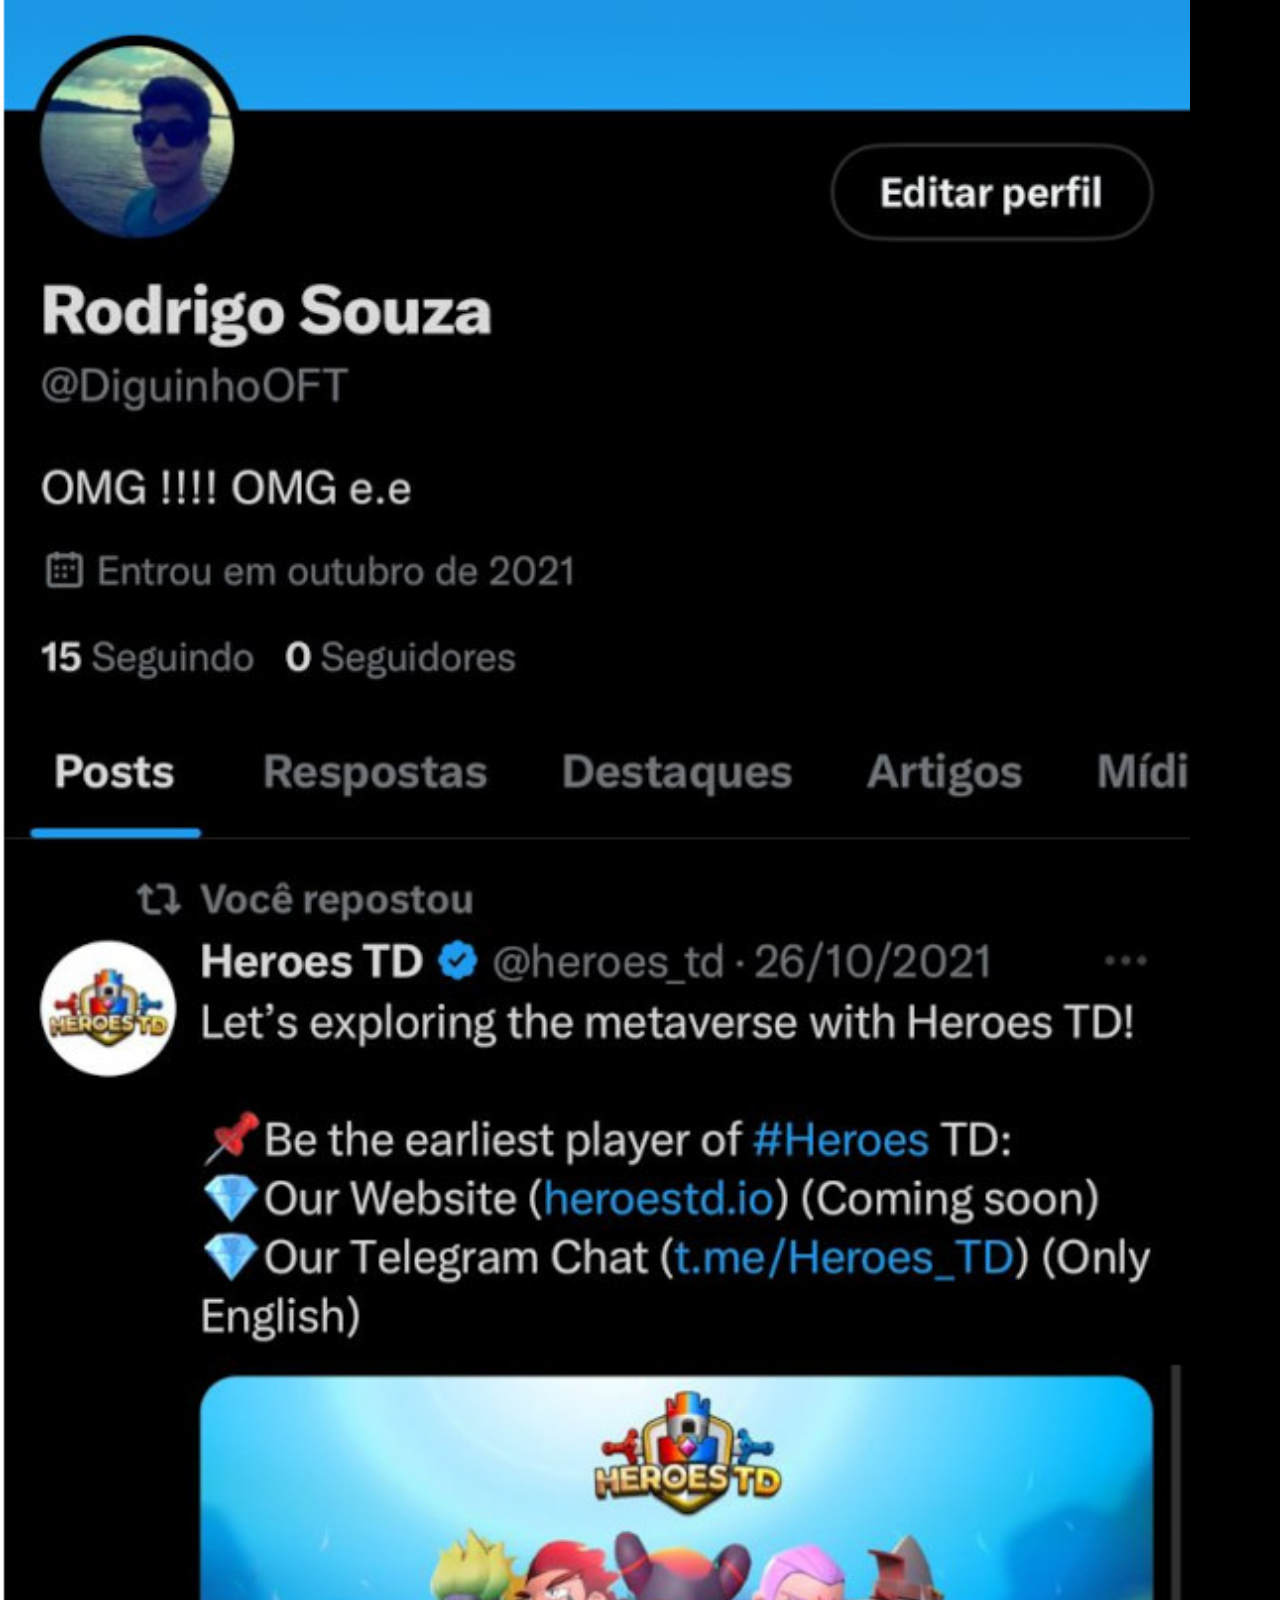
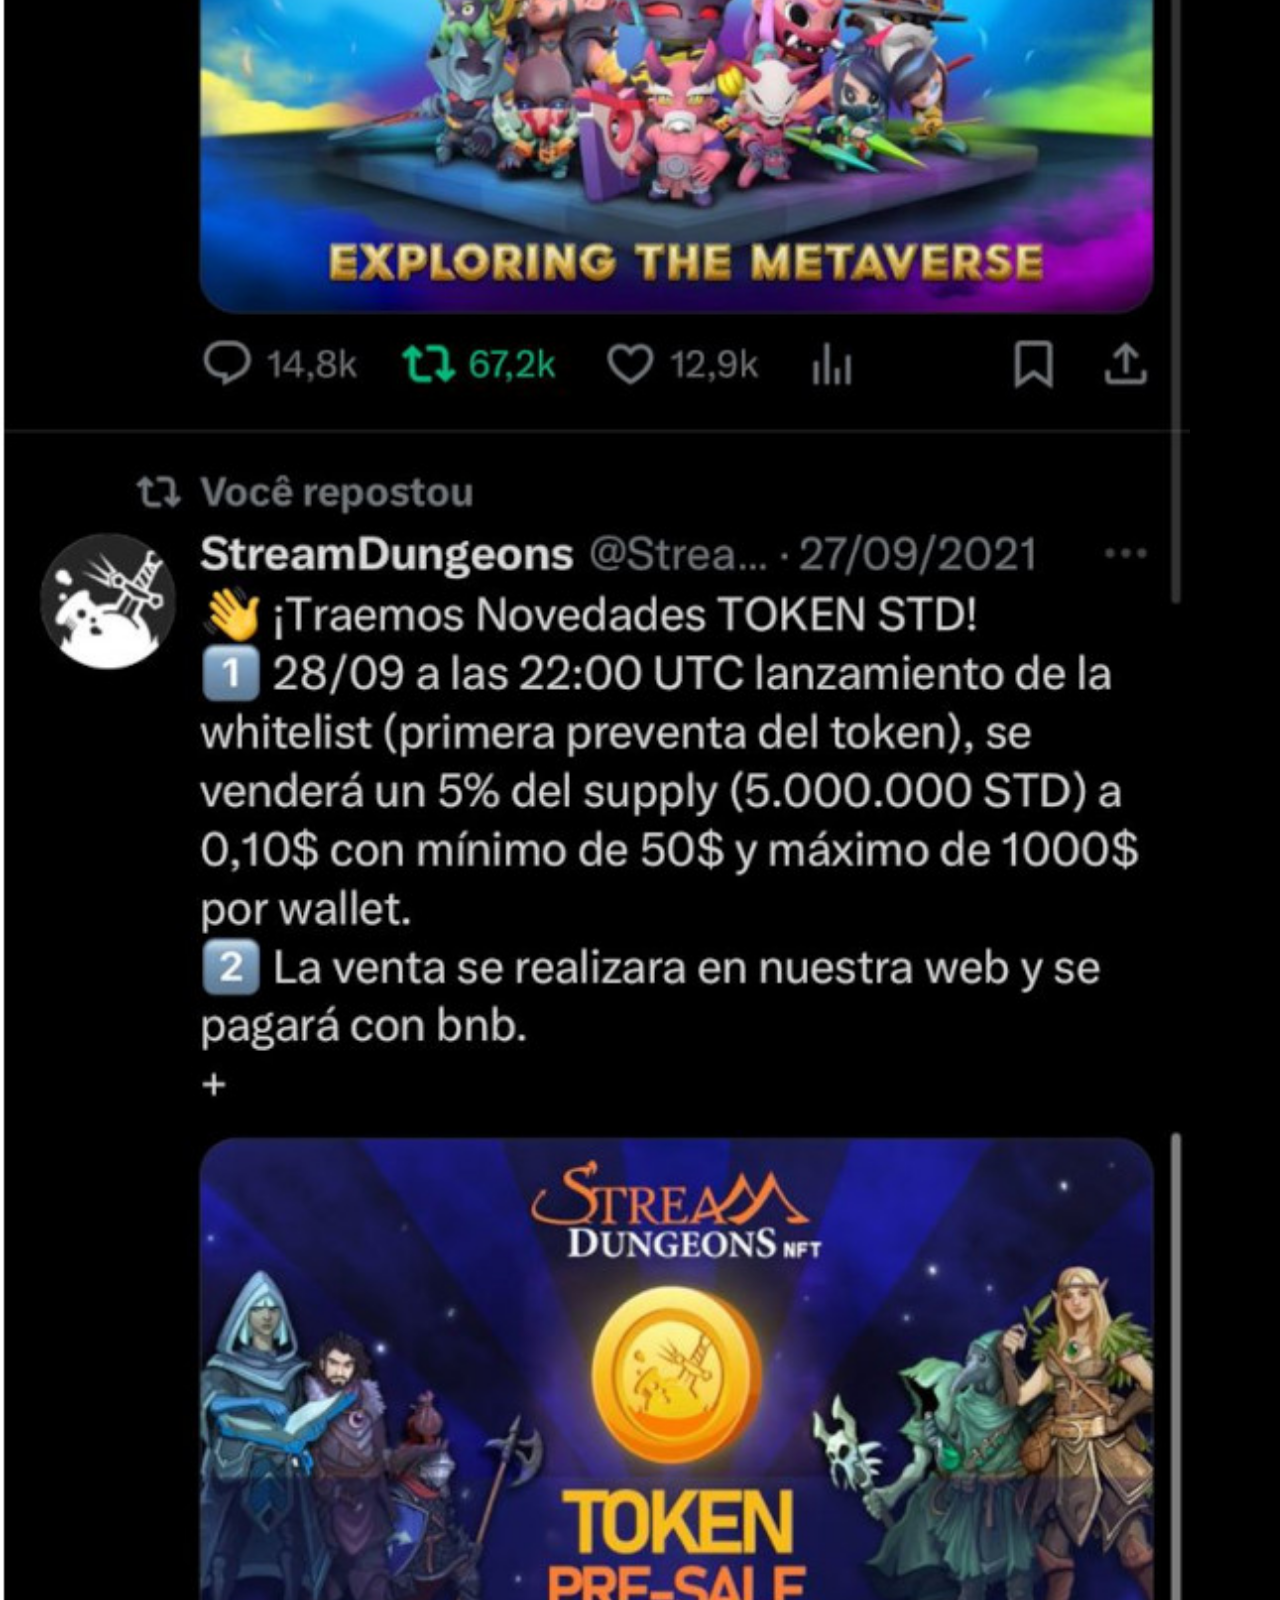
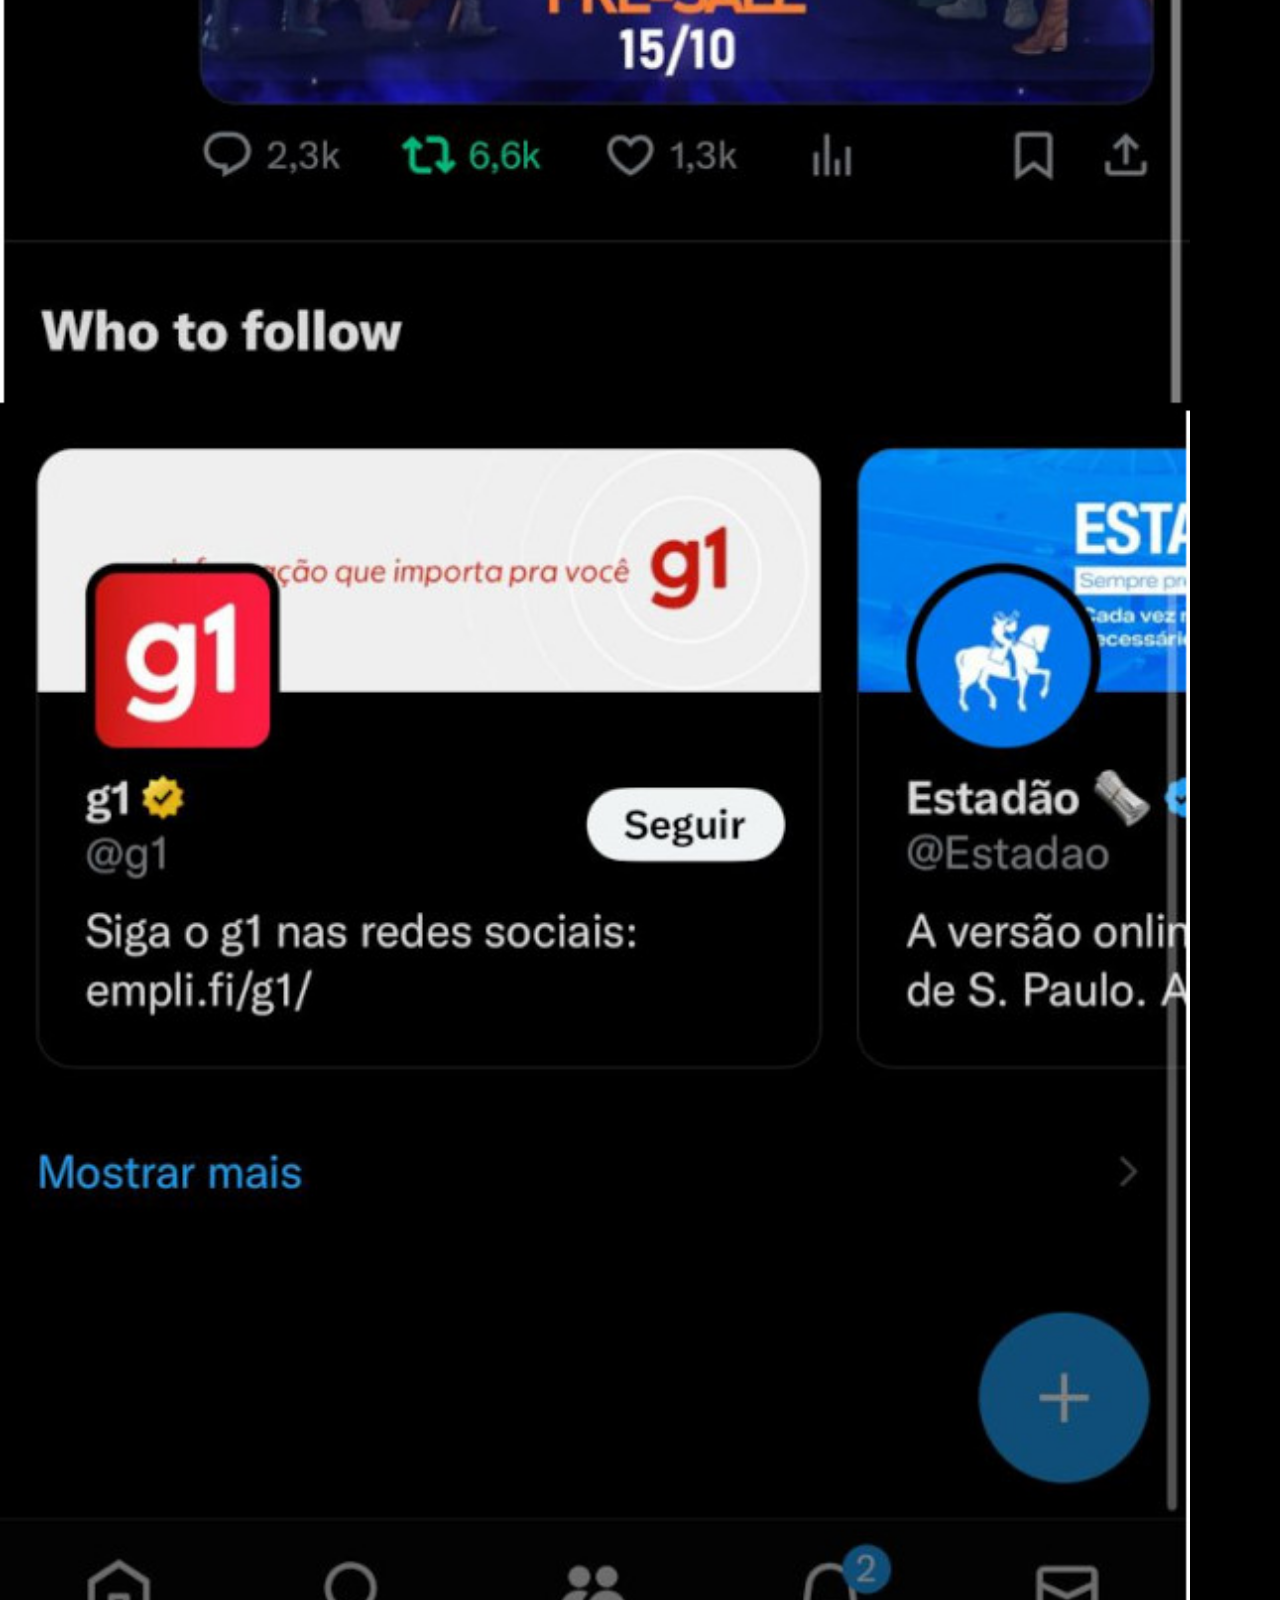
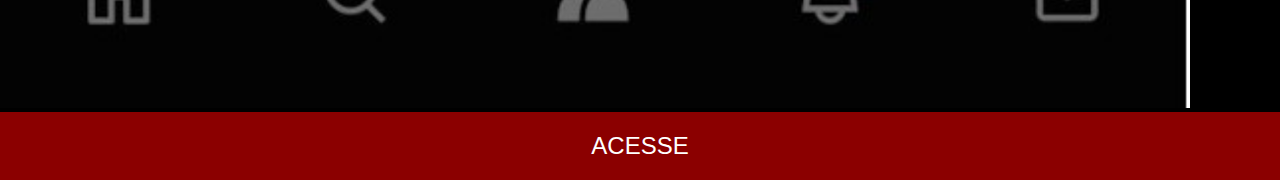
==== iframes/x.html @ 5ed4b355 "Projeto Finalizado" ====
<!DOCTYPE html>
<html lang="pt-br">
<head>
  <meta charset="UTF-8">
  <meta name="viewport" content="width=device-width, initial-scale=1.0">
  <title>X</title>
  <link rel="stylesheet" href="/estilos/iframes.css">
</head>
<body>
  <img src="../imagens/x-page.jpg" alt="X"><a href="https://twitter.com/DiguinhoOFT">ACESSE</a>
</body>
</html>
---- estilos/iframes.css ----
@charset "UTGF-8";

* {
  margin:0px;
  padding: 0px;
  font-family: Arial, Helvetica, sans-serif;
  background-color: black;
}

img {
  width: 93vw;
}

a {
  display: block;
  background-color: darkred;
  color: white;
  padding: 20px;
  text-align: center;
  font-size: 1.5em;
  text-decoration: none;
}

a:hover {
  background-color: red;
}
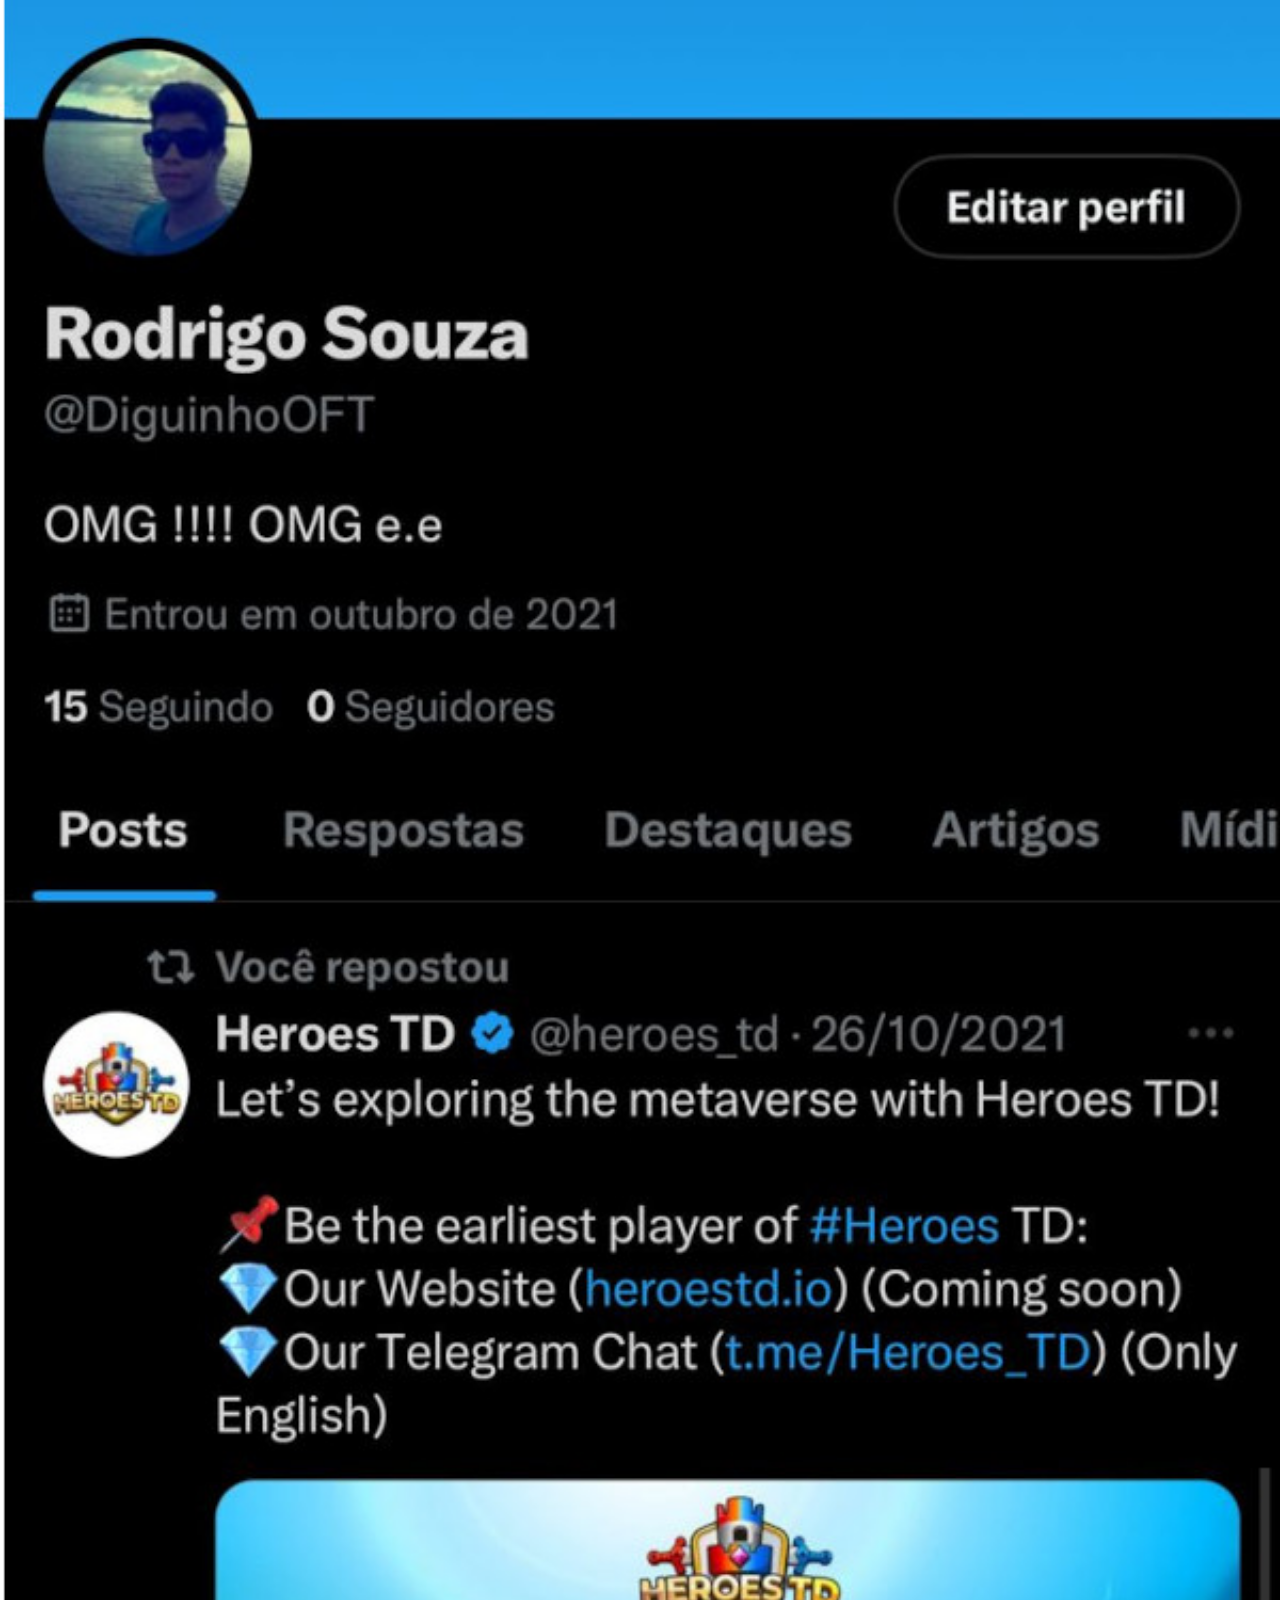
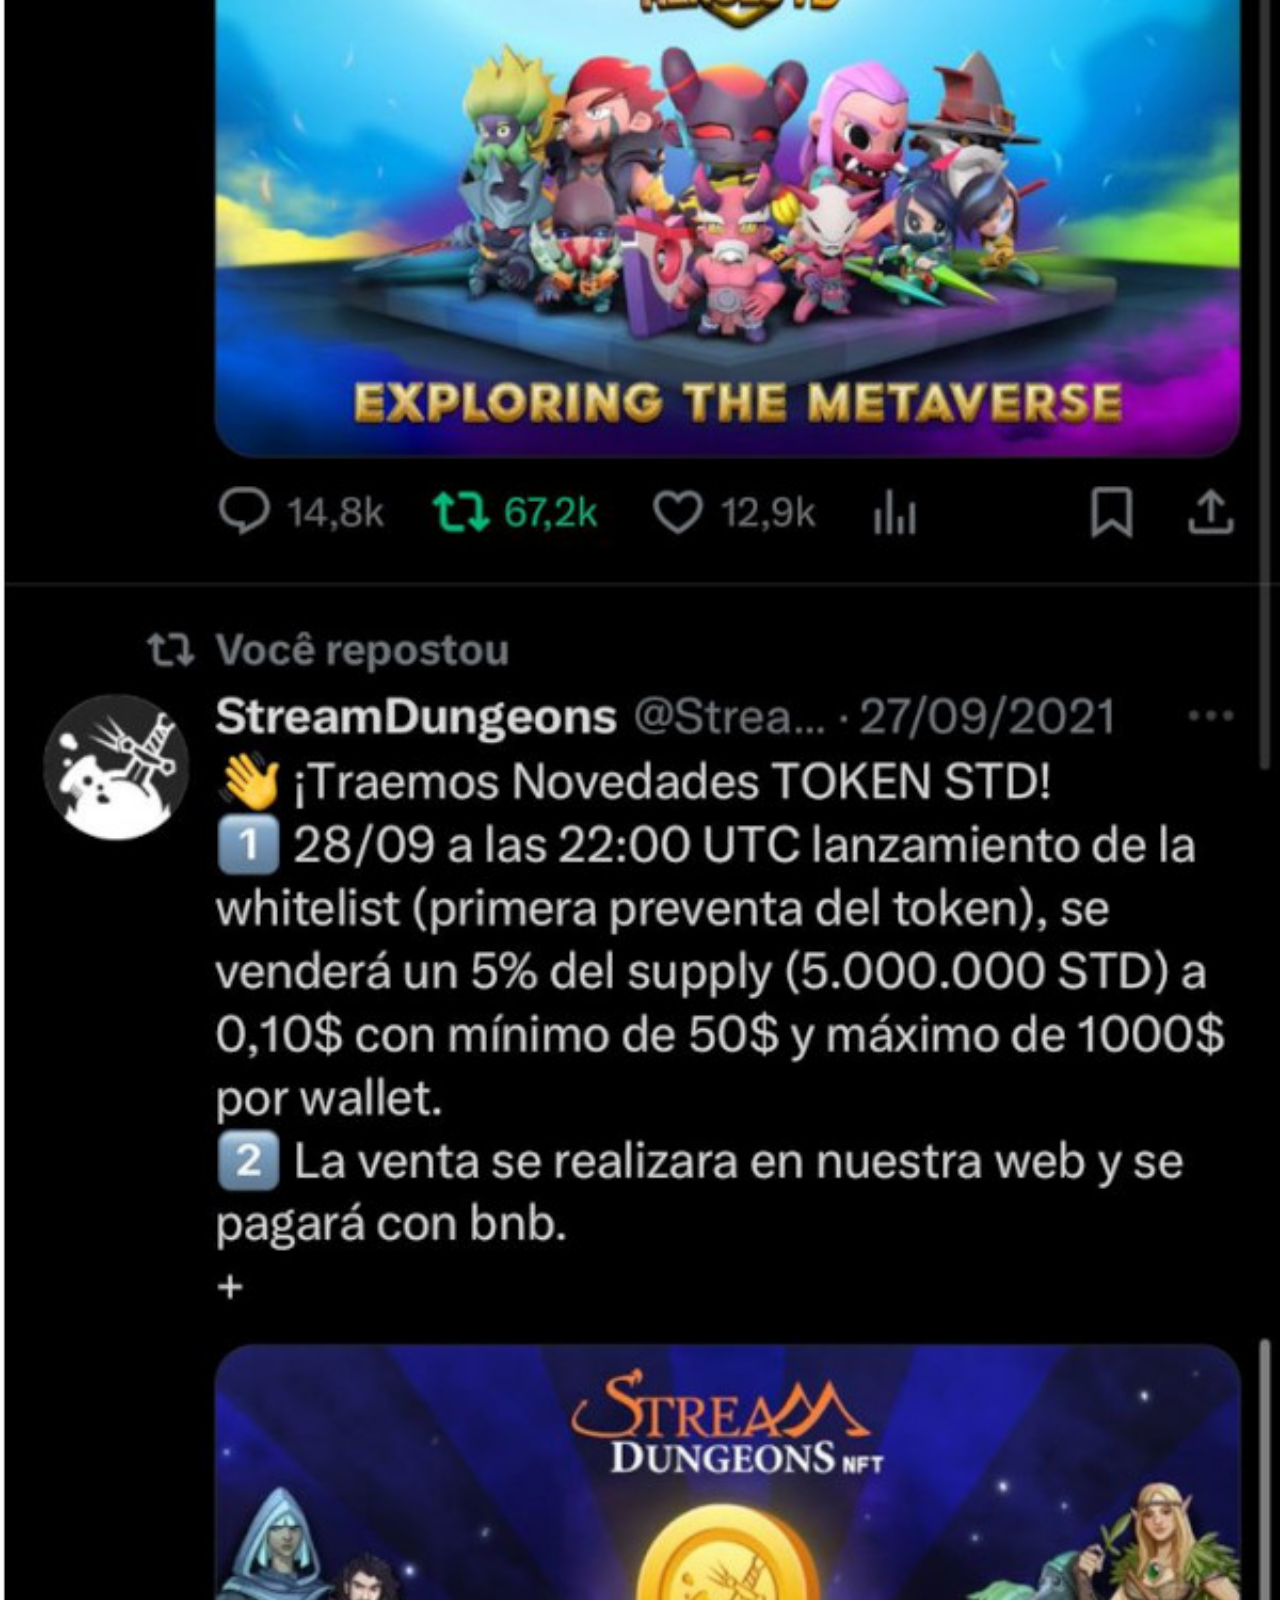
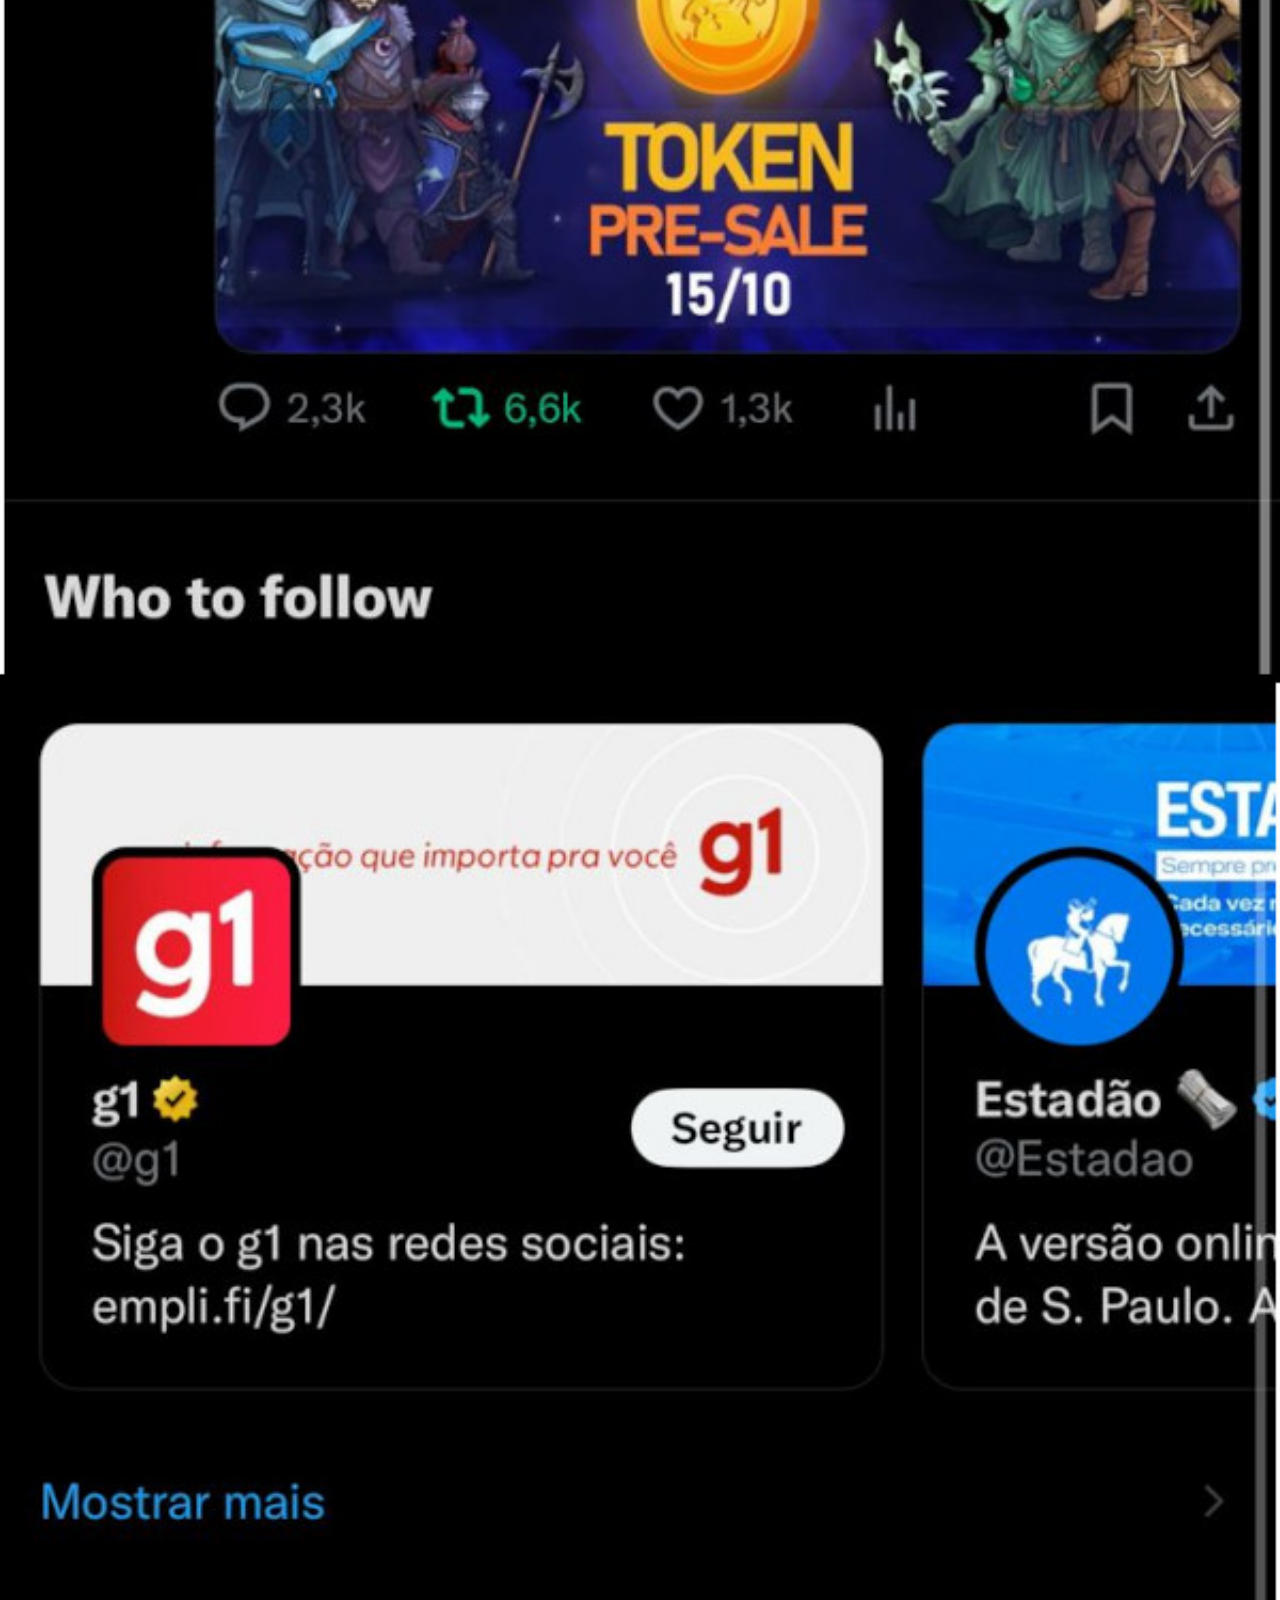
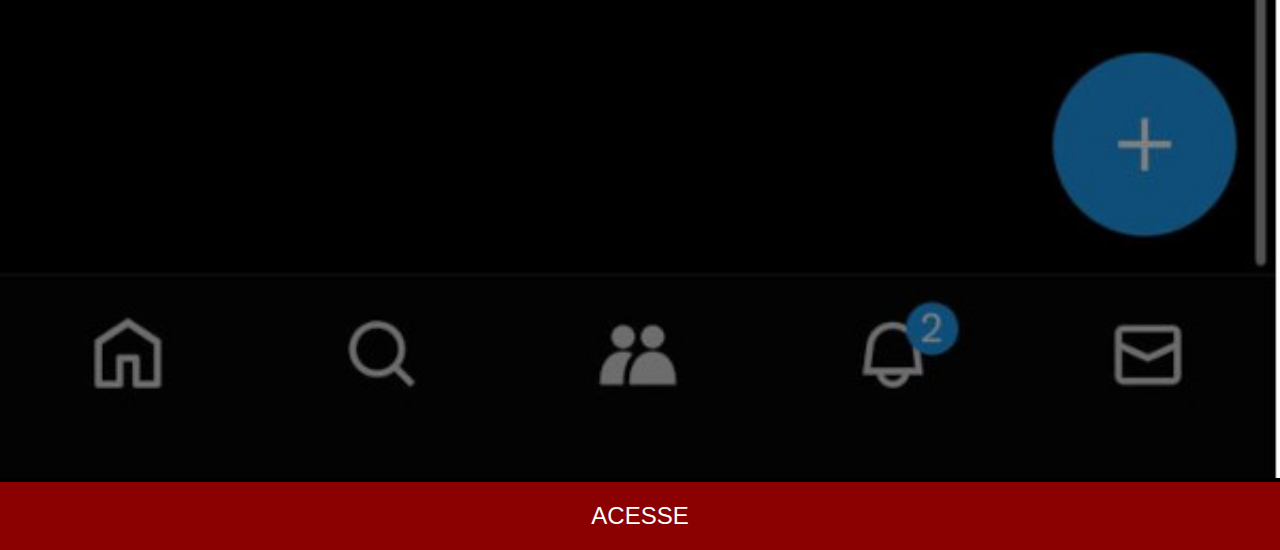
==== commit fd1841e7: "Correcoes" ====
--- a/iframes/x.html
+++ b/iframes/x.html
@@ -4,7 +4,7 @@
   <meta charset="UTF-8">
   <meta name="viewport" content="width=device-width, initial-scale=1.0">
   <title>X</title>
-  <link rel="stylesheet" href="/estilos/iframes.css">
+  <link rel="stylesheet" href="../estilos/iframes.css">
 </head>
 <body>
   <img src="../imagens/x-page.jpg" alt="X"><a href="https://twitter.com/DiguinhoOFT">ACESSE</a>
--- a/estilos/iframes.css
+++ b/estilos/iframes.css
@@ -7,8 +7,13 @@
   background-color: black;
 }
 
+::-webkit-scrollbar {
+  width: 0px;
+  height: 0px;
+}
+
 img {
-  width: 93vw;
+  width: 100vw;
 }
 
 a {
